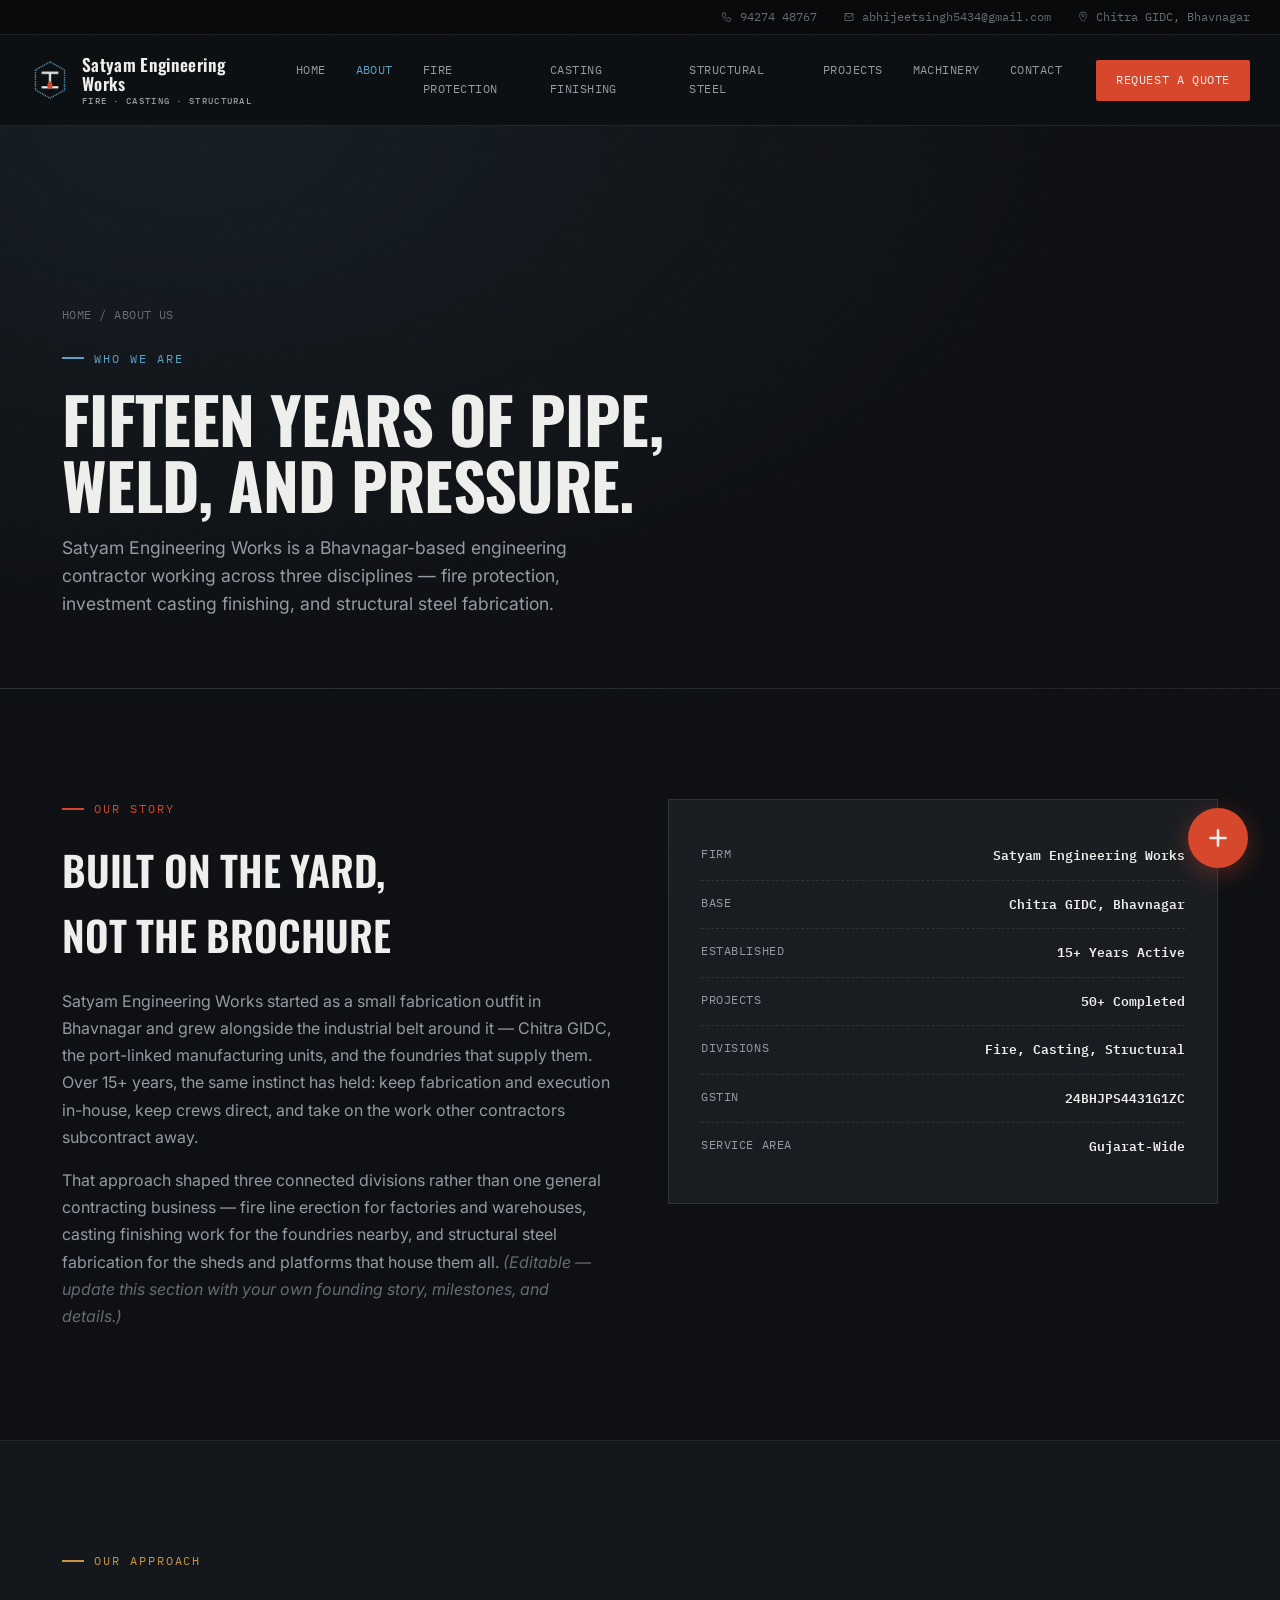
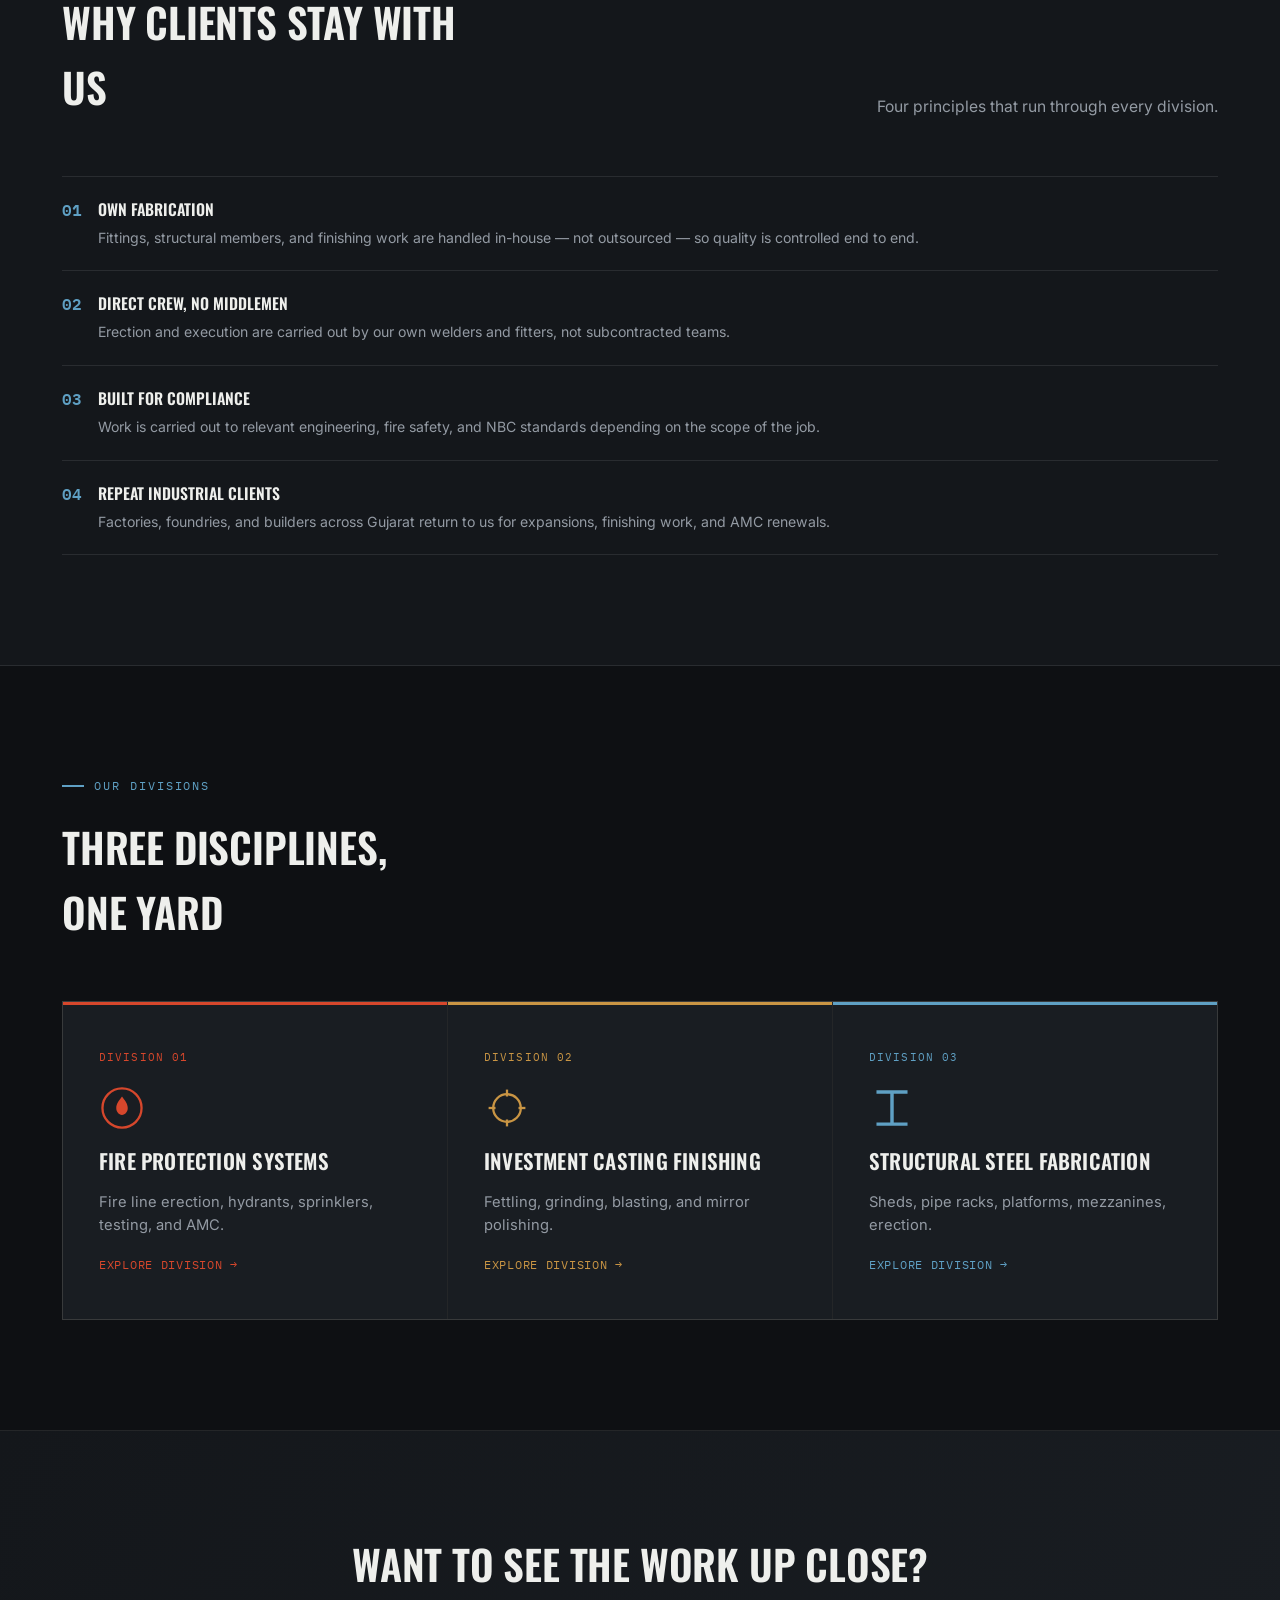
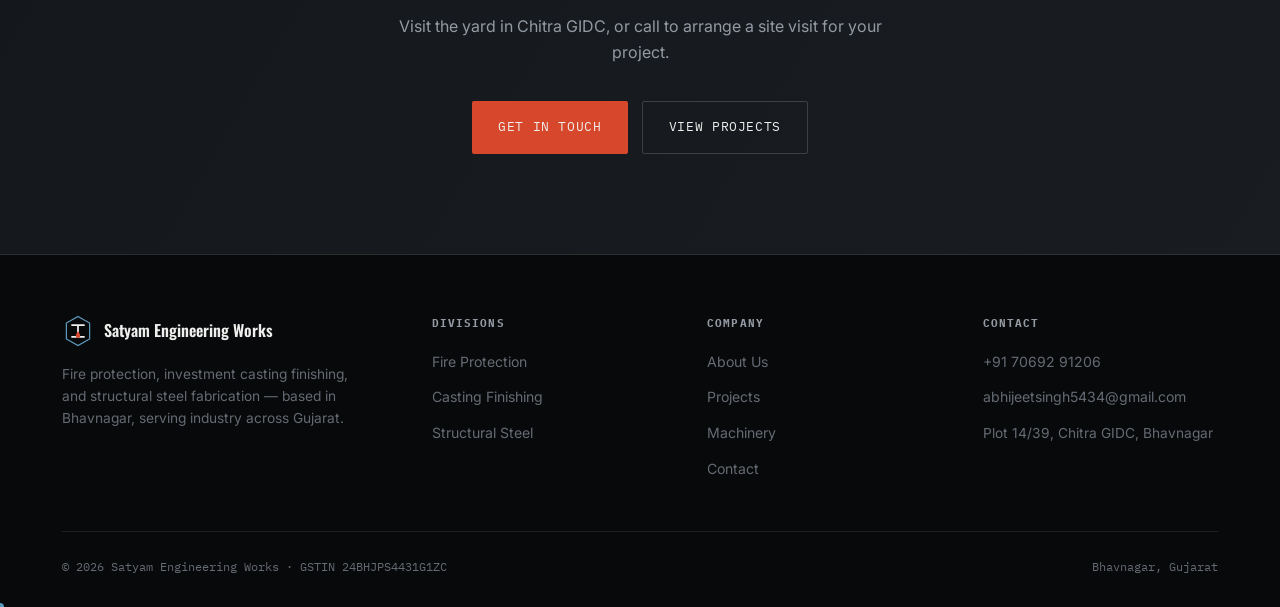
==== about.html @ 9cc6f561 "Initial commit — Satyam Engineering Works website Fire protection, casting finishing, and structural" ====
<!DOCTYPE html>
<html lang="en">
<head>
<meta charset="UTF-8">
<meta name="viewport" content="width=device-width, initial-scale=1.0">
<title>About Us | Satyam Engineering Works — Bhavnagar, Gujarat</title>
<meta name="description" content="15+ years fabricating and erecting fire protection, casting finishing, and structural steel systems from Bhavnagar, Gujarat.">
<link rel="preconnect" href="https://fonts.googleapis.com">
<link href="https://fonts.googleapis.com/css2?family=Oswald:wght@400;500;600;700&family=Inter:wght@400;500;600;700&family=IBM+Plex+Mono:wght@400;500;600&display=swap" rel="stylesheet">
<link rel="stylesheet" href="assets/style.css">
</head>
<body>

<div class="grain"></div>

<div class="utility-bar">
  <div class="wrap utility-inner">
    <div class="utility-item"><svg viewBox="0 0 24 24" fill="none"><path d="M4 4h4l2 5-2.5 1.5a11 11 0 0 0 5 5L14 13l5 2v4a2 2 0 0 1-2 2C9.5 21 3 14.5 3 6a2 2 0 0 1 2-2z" stroke="currentColor" stroke-width="1.6" stroke-linejoin="round"/></svg><a href="tel:+919427448767">94274 48767</a></div>
    <div class="utility-item"><svg viewBox="0 0 24 24" fill="none"><path d="M4 5h16v14H4z" stroke="currentColor" stroke-width="1.6"/><path d="M4 6l8 7 8-7" stroke="currentColor" stroke-width="1.6"/></svg><a href="mailto:abhijeetsingh5434@gmail.com">abhijeetsingh5434@gmail.com</a></div>
    <div class="utility-item"><svg viewBox="0 0 24 24" fill="none"><path d="M12 21s7-6.5 7-12a7 7 0 1 0-14 0c0 5.5 7 12 7 12z" stroke="currentColor" stroke-width="1.6"/><circle cx="12" cy="9" r="2.4" stroke="currentColor" stroke-width="1.6"/></svg><span>Chitra GIDC, Bhavnagar</span></div>
  </div>
</div>

<header>
  <div class="wrap header-inner">
    <a class="brand" href="index.html">
      <svg class="brand-mark" viewBox="0 0 44 44" fill="none">
        <path class="mark-hex" d="M22 2 L38 11 V33 L22 42 L6 33 V11 Z" stroke="#5FA0C4" stroke-width="1.6"/>
        <path class="mark-beam" d="M14 14 H30 M22 14 V30 M14 30 H30" stroke="#EEEFEC" stroke-width="2.4" stroke-linecap="square"/>
        <path class="mark-flame" d="M22 22.5 C20 25.5 19 27 19 28.8 C19 30.3 20.3 31.5 22 31.5 C23.7 31.5 25 30.3 25 28.8 C25 27 24 25.5 22 22.5 Z" fill="#D6472C"/>
      </svg>
      <div class="brand-text">Satyam Engineering Works<span>Fire · Casting · Structural</span></div>
    </a>
    <nav>
      <div class="nav-links">
        <a href="index.html">Home</a>
        <a href="about.html" class="active">About</a>
        <a href="fire-protection.html">Fire Protection</a>
        <a href="casting-finishing.html">Casting Finishing</a>
        <a href="structural-steel.html">Structural Steel</a>
        <a href="projects.html">Projects</a>
        <a href="machinery.html">Machinery</a>
        <a href="contact.html">Contact</a>
      </div>
      <a class="cta-btn" href="contact.html">Request a Quote</a>
      <button class="menu-toggle" aria-label="Menu"><span></span><span></span><span></span></button>
    </nav>
  </div>
</header>

<section class="page-header">
  <div class="wrap">
    <div class="breadcrumb"><a href="index.html">Home</a> / About Us</div>
    <div class="eyebrow argon">Who We Are</div>
    <h1>Fifteen years of pipe,<br>weld, and pressure.</h1>
    <p class="lead">Satyam Engineering Works is a Bhavnagar-based engineering contractor working across three disciplines — fire protection, investment casting finishing, and structural steel fabrication.</p>
  </div>
</section>

<section>
  <div class="wrap">
    <div class="hero-grid" style="grid-template-columns:1fr 1fr; align-items:start;">
      <div class="reveal">
        <div class="eyebrow ember">Our Story</div>
        <h2>Built on the yard, not the brochure</h2>
        <p style="color:var(--mute); margin-top:20px; font-size:1rem; line-height:1.7;">
          Satyam Engineering Works started as a small fabrication outfit in Bhavnagar and grew alongside the industrial belt around it — Chitra GIDC, the port-linked manufacturing units, and the foundries that supply them. Over 15+ years, the same instinct has held: keep fabrication and execution in-house, keep crews direct, and take on the work other contractors subcontract away.
        </p>
        <p style="color:var(--mute); margin-top:16px; font-size:1rem; line-height:1.7;">
          That approach shaped three connected divisions rather than one general contracting business — fire line erection for factories and warehouses, casting finishing work for the foundries nearby, and structural steel fabrication for the sheds and platforms that house them all. <span style="color:var(--faint); font-style:italic;">(Editable — update this section with your own founding story, milestones, and details.)</span>
        </p>
      </div>
      <div class="plate reveal reveal-delay-1">
        <div class="plate-row"><span>Firm</span><span>Satyam Engineering Works</span></div>
        <div class="plate-row"><span>Base</span><span>Chitra GIDC, Bhavnagar</span></div>
        <div class="plate-row"><span>Established</span><span>15+ Years Active</span></div>
        <div class="plate-row"><span>Projects</span><span>50+ Completed</span></div>
        <div class="plate-row"><span>Divisions</span><span>Fire, Casting, Structural</span></div>
        <div class="plate-row"><span>GSTIN</span><span>24BHJPS4431G1ZC</span></div>
        <div class="plate-row"><span>Service Area</span><span>Gujarat-Wide</span></div>
      </div>
    </div>
  </div>
</section>

<section class="section-dark">
  <div class="wrap">
    <div class="section-head reveal">
      <div><div class="eyebrow brass">Our Approach</div><h2>Why clients stay with us</h2></div>
      <p class="section-note">Four principles that run through every division.</p>
    </div>
    <ul class="credential-list reveal">
      <li>
        <div class="credential-mark">01</div>
        <div class="credential-text"><b>Own Fabrication</b><span>Fittings, structural members, and finishing work are handled in-house — not outsourced — so quality is controlled end to end.</span></div>
      </li>
      <li>
        <div class="credential-mark">02</div>
        <div class="credential-text"><b>Direct Crew, No Middlemen</b><span>Erection and execution are carried out by our own welders and fitters, not subcontracted teams.</span></div>
      </li>
      <li>
        <div class="credential-mark">03</div>
        <div class="credential-text"><b>Built for Compliance</b><span>Work is carried out to relevant engineering, fire safety, and NBC standards depending on the scope of the job.</span></div>
      </li>
      <li>
        <div class="credential-mark">04</div>
        <div class="credential-text"><b>Repeat Industrial Clients</b><span>Factories, foundries, and builders across Gujarat return to us for expansions, finishing work, and AMC renewals.</span></div>
      </li>
    </ul>
  </div>
</section>

<section>
  <div class="wrap">
    <div class="section-head reveal">
      <div><div class="eyebrow argon">Our Divisions</div><h2>Three disciplines, one yard</h2></div>
    </div>
    <div class="division-grid">
      <div class="division-card ember reveal">
        <div class="division-num">DIVISION 01</div>
        <svg class="division-icon" viewBox="0 0 40 40" fill="none"><circle cx="20" cy="20" r="17" stroke="#D6472C" stroke-width="2"/><path d="M20 10 C17 14 15 16.5 15 20 C15 23.3 17.2 26 20 26 C22.8 26 25 23.3 25 20 C25 16.5 23 14 20 10 Z" fill="#D6472C"/></svg>
        <h3>Fire Protection Systems</h3>
        <p>Fire line erection, hydrants, sprinklers, testing, and AMC.</p>
        <a class="division-link" href="fire-protection.html">Explore Division →</a>
      </div>
      <div class="division-card brass reveal reveal-delay-1">
        <div class="division-num">DIVISION 02</div>
        <svg class="division-icon" viewBox="0 0 40 40" fill="none"><circle cx="20" cy="20" r="12" stroke="#C99544" stroke-width="2"/><line x1="20" y1="4" x2="20" y2="10" stroke="#C99544" stroke-width="2"/><line x1="20" y1="30" x2="20" y2="36" stroke="#C99544" stroke-width="2"/><line x1="4" y1="20" x2="10" y2="20" stroke="#C99544" stroke-width="2"/><line x1="30" y1="20" x2="36" y2="20" stroke="#C99544" stroke-width="2"/></svg>
        <h3>Investment Casting Finishing</h3>
        <p>Fettling, grinding, blasting, and mirror polishing.</p>
        <a class="division-link" href="casting-finishing.html">Explore Division →</a>
      </div>
      <div class="division-card argon reveal reveal-delay-2">
        <div class="division-num">DIVISION 03</div>
        <svg class="division-icon" viewBox="0 0 40 40" fill="none"><path d="M8 6 H32 M20 6 V34 M8 34 H32" stroke="#5FA0C4" stroke-width="3" stroke-linecap="square"/></svg>
        <h3>Structural Steel Fabrication</h3>
        <p>Sheds, pipe racks, platforms, mezzanines, erection.</p>
        <a class="division-link" href="structural-steel.html">Explore Division →</a>
      </div>
    </div>
  </div>
</section>

<section class="cta-band">
  <div class="wrap reveal">
    <h2>Want to see the work up close?</h2>
    <p>Visit the yard in Chitra GIDC, or call to arrange a site visit for your project.</p>
    <div class="btn-row"><a class="btn btn-primary" href="contact.html">Get In Touch</a><a class="btn btn-outline" href="projects.html">View Projects</a></div>
  </div>
</section>

<footer>
  <div class="wrap">
    <div class="footer-grid">
      <div class="footer-col">
        <div class="footer-brand">
          <svg class="brand-mark" viewBox="0 0 44 44" fill="none"><path d="M22 2 L38 11 V33 L22 42 L6 33 V11 Z" stroke="#5FA0C4" stroke-width="1.6"/><path d="M14 14 H30 M22 14 V30 M14 30 H30" stroke="#EEEFEC" stroke-width="2.4" stroke-linecap="square"/><path d="M22 22.5 C20 25.5 19 27 19 28.8 C19 30.3 20.3 31.5 22 31.5 C23.7 31.5 25 30.3 25 28.8 C25 27 24 25.5 22 22.5 Z" fill="#D6472C"/></svg>
          <span>Satyam Engineering Works</span>
        </div>
        <p>Fire protection, investment casting finishing, and structural steel fabrication — based in Bhavnagar, serving industry across Gujarat.</p>
      </div>
      <div class="footer-col">
        <h4>Divisions</h4>
        <ul><li><a href="fire-protection.html">Fire Protection</a></li><li><a href="casting-finishing.html">Casting Finishing</a></li><li><a href="structural-steel.html">Structural Steel</a></li></ul>
      </div>
      <div class="footer-col">
        <h4>Company</h4>
        <ul><li><a href="about.html">About Us</a></li><li><a href="projects.html">Projects</a></li><li><a href="machinery.html">Machinery</a></li><li><a href="contact.html">Contact</a></li></ul>
      </div>
      <div class="footer-col">
        <h4>Contact</h4>
        <ul><li><a href="tel:+917069291206">+91 70692 91206</a></li><li><a href="mailto:abhijeetsingh5434@gmail.com">abhijeetsingh5434@gmail.com</a></li><li><span style="color:var(--faint); font-size:0.86rem;">Plot 14/39, Chitra GIDC, Bhavnagar</span></li></ul>
      </div>
    </div>
    <div class="footer-bottom">
      <p>© <span id="year"></span> Satyam Engineering Works · GSTIN 24BHJPS4431G1ZC</p>
      <p>Bhavnagar, Gujarat</p>
    </div>
  </div>
</footer>

<script src="assets/main.js"></script>
</body>
</html>
---- assets/style.css ----
/* ===================================================================
   SATYAM ENGINEERING WORKS — PREMIUM SITE DESIGN SYSTEM
   Palette logic: each division carries its own accent —
   Ember (fire), Brass (casting/machinery), Argon (structural/welding).
   =================================================================== */

:root{
  --ink: #0E1013;
  --ink-raised: #14171B;
  --plate: #191D22;
  --plate-raised: #20252C;
  --line: rgba(255,255,255,0.09);
  --line-strong: rgba(255,255,255,0.16);

  --paper: #EEEFEC;
  --mute: #939AA3;
  --faint: #656B73;

  --ember: #D6472C;
  --ember-dim: #8C3524;
  --brass: #C99544;
  --brass-dim: #8A6A34;
  --argon: #5FA0C4;
  --argon-dim: #3E6A82;

  --f-display: 'Oswald', sans-serif;
  --f-body: 'Inter', sans-serif;
  --f-mono: 'IBM Plex Mono', monospace;

  --container: 1220px;
}

*{ margin:0; padding:0; box-sizing:border-box; }
html{ scroll-behavior:smooth; }
body{
  background:var(--ink);
  color:var(--paper);
  font-family:var(--f-body);
  line-height:1.6;
  -webkit-font-smoothing:antialiased;
  overflow-x:hidden;
}
a{ color:inherit; text-decoration:none; }
img,svg{ display:block; max-width:100%; }
ul{ list-style:none; }
button{ font-family:inherit; cursor:pointer; background:none; border:none; color:inherit; }

.wrap{ max-width:var(--container); margin:0 auto; padding:0 32px; }

::selection{ background:var(--ember); color:var(--ink); }
a:focus-visible, button:focus-visible, input:focus-visible, textarea:focus-visible{
  outline:2px solid var(--argon);
  outline-offset:3px;
}
@media (prefers-reduced-motion: reduce){
  *{ animation:none !important; transition:none !important; scroll-behavior:auto !important; }
}

/* ---------- Texture ---------- */
.grain{
  position:fixed; inset:0; pointer-events:none; z-index:2;
  opacity:0.03; mix-blend-mode:overlay;
  background-image:url("data:image/svg+xml,%3Csvg xmlns='http://www.w3.org/2000/svg' width='120' height='120'%3E%3Cfilter id='n'%3E%3CfeTurbulence type='fractalNoise' baseFrequency='0.9' numOctaves='2' stitchTiles='stitch'/%3E%3C/filter%3E%3Crect width='100%25' height='100%25' filter='url(%23n)'/%3E%3C/svg%3E");
}

/* ---------- Utility bar ---------- */
.utility-bar{ background:#08090B; border-bottom:1px solid var(--line); }
.utility-inner{
  display:flex; justify-content:flex-end; gap:26px;
  padding:8px 0; flex-wrap:wrap;
}
.utility-item{
  display:flex; align-items:center; gap:7px;
  font-family:var(--f-mono); font-size:0.72rem; color:var(--faint);
}
.utility-item svg{ width:12px; height:12px; flex-shrink:0; }
.utility-item a:hover{ color:var(--argon); }

/* ---------- Animated logo mark ---------- */
.mark-hex{ stroke-dasharray:1; stroke-dashoffset:1; animation:drawHex 1.3s ease forwards; }
.mark-beam{ opacity:0; animation:fadeInMark 0.6s ease 0.9s forwards; }
.mark-flame{ opacity:0; animation:fadeInMark 0.6s ease 1.15s forwards; }
@keyframes drawHex{ to{ stroke-dashoffset:0; } }
@keyframes fadeInMark{ to{ opacity:1; } }

/* ---------- Hero ---------- */
.hero{
  position:relative; padding:150px 0 110px; overflow:hidden;
  border-bottom:1px solid var(--line);
  background:
    radial-gradient(ellipse 1000px 600px at 80% -10%, rgba(214,71,44,0.12), transparent 60%),
    radial-gradient(ellipse 800px 500px at 5% 30%, rgba(95,160,196,0.10), transparent 60%),
    var(--ink);
}
.hero-grid{ display:grid; grid-template-columns:1.1fr 0.9fr; gap:56px; align-items:center; position:relative; z-index:1; }
.hero-meta{ display:flex; gap:36px; padding-top:30px; margin-top:30px; border-top:1px solid var(--line); }
.hero-meta-item{ font-family:var(--f-mono); }
.hero-meta-num{ font-size:1.8rem; font-weight:600; color:var(--argon); line-height:1; }
.hero-meta-label{ font-size:0.7rem; color:var(--mute); text-transform:uppercase; letter-spacing:0.08em; margin-top:6px; }
.hero-visual{ position:relative; }
.arc-frame{
  border:1px solid var(--line-strong); background:var(--plate); padding:20px; position:relative;
}
.arc-frame .diagram-label{
  font-family:var(--f-mono); font-size:0.66rem; letter-spacing:0.08em; text-transform:uppercase;
  color:var(--mute); display:flex; justify-content:space-between; margin-top:14px; padding-top:14px; border-top:1px dashed var(--line);
}
.hero-scan-line{ stroke-dasharray:1; stroke-dashoffset:1; animation:drawHex 2.2s ease 0.3s forwards; }
.hero-spark{ opacity:0; animation:sparkPulse 2.4s ease-in-out 1.6s infinite; }
@keyframes sparkPulse{ 0%,100%{ opacity:0.2; } 50%{ opacity:1; } }


header{
  position:sticky; top:0; z-index:100;
  background:rgba(14,16,19,0.88);
  backdrop-filter:blur(10px);
  border-bottom:1px solid var(--line);
}
.header-inner{ display:flex; align-items:center; justify-content:space-between; padding:16px 0; gap:20px; }
.brand{ display:flex; align-items:center; gap:12px; }
.brand-mark{ width:40px; height:40px; flex-shrink:0; }
.brand-text{ font-family:var(--f-display); font-weight:600; font-size:1.08rem; letter-spacing:0.02em; line-height:1.1; color:var(--paper); }
.brand-text span{
  display:block; font-family:var(--f-mono); font-size:0.58rem; font-weight:500;
  color:var(--mute); letter-spacing:0.14em; text-transform:uppercase; margin-top:3px;
}
nav{ display:flex; align-items:center; gap:8px; }
.nav-links{ display:flex; gap:2px; }
.nav-links a{
  font-family:var(--f-mono); font-size:0.74rem; letter-spacing:0.04em;
  text-transform:uppercase; color:var(--mute); padding:10px 14px;
  border-radius:2px; transition:color 0.15s ease, background 0.15s ease;
}
.nav-links a:hover{ color:var(--paper); background:var(--plate); }
.nav-links a.active{ color:var(--argon); }
.cta-btn{
  background:var(--ember); color:var(--paper); font-family:var(--f-mono);
  font-size:0.74rem; letter-spacing:0.05em; text-transform:uppercase;
  padding:11px 20px; border-radius:2px; white-space:nowrap; margin-left:12px;
  transition:background 0.15s ease, transform 0.15s ease;
  display:inline-block;
}
.cta-btn:hover{ background:#B93A22; transform:translateY(-1px); }
.menu-toggle{ display:none; width:26px; height:20px; position:relative; flex-shrink:0; }
.menu-toggle span{
  position:absolute; left:0; width:100%; height:2px; background:var(--paper);
  transition:transform 0.2s ease, opacity 0.2s ease;
}
.menu-toggle span:nth-child(1){ top:0; }
.menu-toggle span:nth-child(2){ top:9px; }
.menu-toggle span:nth-child(3){ top:18px; }
.menu-toggle.open span:nth-child(1){ transform:translateY(9px) rotate(45deg); }
.menu-toggle.open span:nth-child(2){ opacity:0; }
.menu-toggle.open span:nth-child(3){ transform:translateY(-9px) rotate(-45deg); }

/* ---------- Buttons ---------- */
.btn{
  font-family:var(--f-mono); font-size:0.8rem; letter-spacing:0.05em;
  text-transform:uppercase; padding:15px 26px; border-radius:2px;
  display:inline-flex; align-items:center; gap:10px;
  transition:transform 0.15s ease, background 0.15s ease, border-color 0.15s ease;
}
.btn-primary{ background:var(--ember); color:var(--paper); }
.btn-primary:hover{ background:#B93A22; transform:translateY(-1px); }
.btn-outline{ border:1px solid var(--line-strong); color:var(--paper); }
.btn-outline:hover{ border-color:var(--argon); color:var(--argon); transform:translateY(-1px); }
.btn-row{ display:flex; gap:14px; flex-wrap:wrap; }

/* ---------- Eyebrow / headings ---------- */
.eyebrow{
  font-family:var(--f-mono); font-size:0.76rem; letter-spacing:0.16em;
  text-transform:uppercase; display:flex; align-items:center; gap:10px; margin-bottom:18px;
}
.eyebrow::before{ content:''; width:22px; height:2px; }
.eyebrow.ember{ color:var(--ember); } .eyebrow.ember::before{ background:var(--ember); }
.eyebrow.brass{ color:var(--brass); } .eyebrow.brass::before{ background:var(--brass); }
.eyebrow.argon{ color:var(--argon); } .eyebrow.argon::before{ background:var(--argon); }

h1{
  font-family:var(--f-display); font-weight:700;
  font-size:clamp(2.4rem, 5vw, 4.2rem);
  line-height:1.03; letter-spacing:-0.01em; text-transform:uppercase;
  margin-bottom:22px; color:var(--paper);
}
h1 em{ font-style:normal; color:var(--argon); }
h2{
  font-family:var(--f-display); font-weight:600;
  font-size:clamp(1.8rem, 3.2vw, 2.6rem);
  text-transform:uppercase; letter-spacing:-0.005em; max-width:18ch; color:var(--paper);
}
h3{ font-family:var(--f-display); font-weight:600; text-transform:uppercase; letter-spacing:0.01em; color:var(--paper); }
.lead{ font-size:1.1rem; color:var(--mute); max-width:52ch; }

/* ---------- Sections ---------- */
section{ padding:110px 0; border-bottom:1px solid var(--line); position:relative; }
.section-head{ display:flex; justify-content:space-between; align-items:flex-end; gap:24px; margin-bottom:56px; flex-wrap:wrap; }
.section-note{ max-width:38ch; color:var(--mute); font-size:0.98rem; }
.section-dark{ background:var(--ink-raised); }
.section-plate{ background:var(--plate); }

/* ---------- Page header (subpages) ---------- */
.page-header{
  padding:180px 0 70px;
  background:
    radial-gradient(ellipse 900px 500px at 15% 0%, rgba(95,160,196,0.10), transparent),
    var(--ink);
  border-bottom:1px solid var(--line);
  position:relative; overflow:hidden;
}
.page-header .breadcrumb{
  font-family:var(--f-mono); font-size:0.72rem; color:var(--faint);
  letter-spacing:0.04em; margin-bottom:24px; text-transform:uppercase;
}
.page-header .breadcrumb a:hover{ color:var(--argon); }
.page-header h1{ margin-bottom:16px; }

/* ---------- Reveal animation ---------- */
.reveal{ opacity:0; transform:translateY(24px); transition:opacity 0.7s ease, transform 0.7s ease; }
.reveal.in{ opacity:1; transform:translateY(0); }
.reveal-delay-1{ transition-delay:0.08s; }
.reveal-delay-2{ transition-delay:0.16s; }
.reveal-delay-3{ transition-delay:0.24s; }
.reveal-delay-4{ transition-delay:0.32s; }
.reveal-delay-5{ transition-delay:0.4s; }
.reveal-delay-6{ transition-delay:0.48s; }

/* ---------- Cards: divisions / services ---------- */
.card-grid{
  display:grid; grid-template-columns:repeat(3, 1fr); gap:1px;
  background:var(--line); border:1px solid var(--line);
}
.card-grid.cols-2{ grid-template-columns:repeat(2, 1fr); }
.card-grid.cols-4{ grid-template-columns:repeat(4, 1fr); }
.card{
  background:var(--plate); padding:34px 30px;
  transition:background 0.2s ease, transform 0.2s ease;
  position:relative; overflow:hidden;
}
.card:hover{ background:var(--plate-raised); transform:translateY(-2px); }
.card::before{
  content:''; position:absolute; top:0; left:0; width:100%; height:2px;
  background:var(--line-strong); transition:background 0.2s ease;
}
.card:hover::before{ background:var(--accent, var(--argon)); }
.card.ember{ --accent: var(--ember); }
.card.brass{ --accent: var(--brass); }
.card.argon{ --accent: var(--argon); }
.card-icon{ width:38px; height:38px; margin-bottom:20px; color:var(--accent, var(--argon)); }
.card h3{ font-size:1.05rem; margin-bottom:10px; }
.card p{ font-size:0.9rem; color:var(--mute); }
.card .card-link{
  margin-top:16px; display:inline-flex; align-items:center; gap:6px;
  font-family:var(--f-mono); font-size:0.72rem; text-transform:uppercase;
  letter-spacing:0.05em; color:var(--accent, var(--argon));
}

/* ---------- Division band (large, home page) ---------- */
.division-grid{
  display:grid; grid-template-columns:repeat(3, 1fr); gap:1px;
  background:var(--line); border:1px solid var(--line);
}
.division-card{
  background:var(--plate); padding:44px 36px; display:flex; flex-direction:column; gap:18px;
  transition:background 0.2s ease;
  border-top:3px solid var(--accent);
}
.division-card:hover{ background:var(--plate-raised); }
.division-card.ember{ --accent: var(--ember); }
.division-card.brass{ --accent: var(--brass); }
.division-card.argon{ --accent: var(--argon); }
.division-num{ font-family:var(--f-mono); font-size:0.7rem; letter-spacing:0.1em; color:var(--accent); }
.division-icon{ width:46px; height:46px; color:var(--accent); }
.division-card h3{ font-size:1.3rem; line-height:1.15; }
.division-card p{ color:var(--mute); font-size:0.92rem; flex-grow:1; }
.division-link{
  font-family:var(--f-mono); font-size:0.74rem; letter-spacing:0.06em;
  text-transform:uppercase; color:var(--accent); display:inline-flex; align-items:center; gap:6px;
}

/* ---------- Stats ---------- */
.stats-strip{ background:var(--ink-raised); border-bottom:1px solid var(--line); }
.stats-grid{ display:grid; grid-template-columns:repeat(4, 1fr); padding:44px 0; }
.stat{ text-align:center; border-left:1px solid var(--line); padding:0 16px; }
.stat:first-child{ border-left:none; }
.stat-num{ font-family:var(--f-mono); font-weight:600; font-size:2.4rem; color:var(--argon); }
.stat-label{ font-family:var(--f-mono); font-size:0.68rem; letter-spacing:0.08em; text-transform:uppercase; color:var(--mute); margin-top:8px; }

/* ---------- Process list ---------- */
.process-list{ display:flex; flex-direction:column; }
.process-item{
  display:grid; grid-template-columns:90px 1fr 1.3fr; gap:28px;
  align-items:start; padding:30px 0; border-top:1px solid var(--line);
}
.process-item:last-child{ border-bottom:1px solid var(--line); }
.process-num{ font-family:var(--f-mono); font-size:1.4rem; color:var(--brass); font-weight:600; }
.process-title{ font-family:var(--f-display); font-size:1.15rem; font-weight:600; text-transform:uppercase; padding-top:2px; color:var(--paper); }
.process-desc{ color:var(--mute); font-size:0.95rem; }

/* ---------- Credentials list ---------- */
.credential-list{ list-style:none; }
.credential-list li{ display:flex; gap:16px; padding:20px 0; border-top:1px solid var(--line); }
.credential-list li:last-child{ border-bottom:1px solid var(--line); }
.credential-mark{ font-family:var(--f-mono); color:var(--argon); flex-shrink:0; font-weight:600; }
.credential-text b{ display:block; font-family:var(--f-display); font-weight:600; text-transform:uppercase; font-size:0.98rem; margin-bottom:3px; color:var(--paper); }
.credential-text span{ color:var(--mute); font-size:0.88rem; }

/* ---------- Data plate ---------- */
.plate{ border:1px solid var(--line); background:var(--plate); padding:32px; }
.plate-row{ display:flex; justify-content:space-between; padding:13px 0; border-top:1px dashed var(--line); font-family:var(--f-mono); font-size:0.84rem; gap:16px; }
.plate-row:first-child{ border-top:none; }
.plate-row span:first-child{ color:var(--mute); text-transform:uppercase; letter-spacing:0.05em; font-size:0.72rem; }
.plate-row span:last-child{ font-weight:600; text-align:right; color:var(--paper); }

/* ---------- Testimonials ---------- */
.testimonial-grid{ display:grid; grid-template-columns:repeat(3, 1fr); gap:1px; background:var(--line); border:1px solid var(--line); }
.testimonial-card{ background:var(--plate); padding:32px 28px; display:flex; flex-direction:column; gap:20px; }
.testimonial-quote{ font-size:1rem; color:var(--paper); font-style:normal; line-height:1.55; }
.testimonial-quote::before{ content:'"'; color:var(--argon); font-family:var(--f-display); font-size:1.4rem; }
.testimonial-attr{ font-family:var(--f-mono); font-size:0.74rem; color:var(--mute); text-transform:uppercase; letter-spacing:0.04em; }

/* ---------- FAQ accordion ---------- */
.faq-list{ border-top:1px solid var(--line); }
.faq-item{ border-bottom:1px solid var(--line); }
.faq-q{
  width:100%; display:flex; justify-content:space-between; align-items:center;
  padding:24px 4px; text-align:left; font-family:var(--f-display);
  font-size:1.02rem; text-transform:uppercase; letter-spacing:0.01em; color:var(--paper);
}
.faq-q .plus{ font-family:var(--f-mono); font-size:1.2rem; color:var(--argon); transition:transform 0.25s ease; flex-shrink:0; margin-left:16px; }
.faq-item.open .faq-q .plus{ transform:rotate(45deg); }
.faq-a{ max-height:0; overflow:hidden; transition:max-height 0.3s ease; }
.faq-a p{ padding:0 4px 24px; color:var(--mute); font-size:0.94rem; max-width:70ch; }

/* ---------- Industries chips ---------- */
.chip-row{ display:flex; flex-wrap:wrap; gap:12px; }
.chip{
  font-family:var(--f-mono); font-size:0.8rem; padding:10px 18px;
  border:1px solid var(--line-strong); border-radius:2px; letter-spacing:0.03em;
  color:var(--mute); display:flex; align-items:center; gap:8px;
}
.chip svg{ width:15px; height:15px; color:var(--argon); }

/* ---------- Filter bar (projects) ---------- */
.filter-bar{ display:flex; gap:10px; flex-wrap:wrap; margin-bottom:44px; }
.filter-btn{
  font-family:var(--f-mono); font-size:0.76rem; letter-spacing:0.05em; text-transform:uppercase;
  padding:10px 20px; border:1px solid var(--line-strong); border-radius:2px; color:var(--mute);
  transition:all 0.15s ease;
}
.filter-btn:hover{ color:var(--paper); border-color:var(--paper); }
.filter-btn.active{ background:var(--argon); border-color:var(--argon); color:var(--ink); }

.project-grid{ display:grid; grid-template-columns:repeat(3, 1fr); gap:24px; }
.project-card{
  background:var(--plate); border:1px solid var(--line); overflow:hidden;
  transition:transform 0.2s ease, border-color 0.2s ease;
}
.project-card:hover{ transform:translateY(-3px); border-color:var(--line-strong); }
.project-media{ aspect-ratio:4/3; background:var(--plate-raised); position:relative; overflow:hidden; }
.project-media svg{ width:100%; height:100%; }
.project-tag{
  position:absolute; top:12px; left:12px; font-family:var(--f-mono); font-size:0.66rem;
  text-transform:uppercase; letter-spacing:0.05em; padding:5px 10px; background:rgba(14,16,19,0.85);
  border:1px solid var(--line-strong); color:var(--paper);
}
.project-body{ padding:22px 24px; }
.project-body h3{ font-size:1rem; margin-bottom:10px; }
.project-meta{ display:flex; flex-direction:column; gap:5px; font-family:var(--f-mono); font-size:0.76rem; color:var(--mute); }

/* ---------- Machinery grid ---------- */
.machine-group{ margin-bottom:60px; }
.machine-group:last-child{ margin-bottom:0; }
.machine-group-title{
  font-family:var(--f-mono); font-size:0.76rem; letter-spacing:0.12em; text-transform:uppercase;
  color:var(--mute); margin-bottom:22px; display:flex; align-items:center; gap:12px;
}
.machine-group-title::after{ content:''; flex-grow:1; height:1px; background:var(--line); }
.machine-grid{ display:grid; grid-template-columns:repeat(4, 1fr); gap:1px; background:var(--line); border:1px solid var(--line); }
.machine-card{ background:var(--plate); padding:24px 20px; display:flex; align-items:center; gap:14px; }
.machine-icon{ width:30px; height:30px; color:var(--brass); flex-shrink:0; }
.machine-card span{ font-family:var(--f-mono); font-size:0.84rem; color:var(--paper); }

/* ---------- CTA band ---------- */
.cta-band{
  background:linear-gradient(120deg, var(--ink-raised), var(--plate));
  text-align:center; padding:100px 0;
}
.cta-band h2{ max-width:none; margin:0 auto 18px; }
.cta-band p{ color:var(--mute); max-width:50ch; margin:0 auto 36px; }
.cta-band .btn-row{ justify-content:center; }

/* ---------- Contact ---------- */
.contact-grid{ display:grid; grid-template-columns:1fr 1fr; gap:60px; }
.contact-card{ border:1px solid var(--line); padding:32px; background:var(--plate); }
.contact-card h3{ font-size:1rem; margin-bottom:20px; }
.phone-line{ display:flex; align-items:center; justify-content:space-between; padding:15px 0; border-top:1px solid var(--line); font-family:var(--f-mono); }
.phone-line:first-of-type{ border-top:none; }
.phone-line a{ font-size:1.1rem; font-weight:600; color:var(--paper); }
.phone-line a:hover{ color:var(--argon); }
.phone-tag{ font-size:0.68rem; color:var(--mute); text-transform:uppercase; letter-spacing:0.06em; }
.whatsapp-btn{ margin-top:22px; width:100%; justify-content:center; }

.location-grid{ display:grid; grid-template-columns:1.1fr 0.9fr; gap:1px; background:var(--line); border:1px solid var(--line); }
.location-map{ background:var(--plate); min-height:380px; }
.location-map iframe{ width:100%; height:100%; min-height:380px; border:0; display:block; filter:invert(0.92) hue-rotate(180deg) grayscale(0.3) contrast(0.9); }
.location-details{ background:var(--plate-raised); padding:36px; display:flex; flex-direction:column; gap:22px; justify-content:center; }
.location-row{ display:flex; gap:14px; align-items:flex-start; }
.location-icon{ width:20px; height:20px; flex-shrink:0; color:var(--ember); margin-top:2px; }
.location-row b{ display:block; font-family:var(--f-display); font-weight:600; text-transform:uppercase; font-size:0.8rem; letter-spacing:0.04em; color:var(--mute); margin-bottom:4px; }
.location-row span, .location-row a{ font-size:0.95rem; color:var(--paper); }
.location-row a:hover{ color:var(--argon); }

/* ---------- Enquiry form (static — mailto) ---------- */
.form-grid{ display:grid; gap:16px; }
.form-row{ display:grid; grid-template-columns:1fr 1fr; gap:16px; }
.form-field{ display:flex; flex-direction:column; gap:8px; }
.form-field label{ font-family:var(--f-mono); font-size:0.72rem; text-transform:uppercase; letter-spacing:0.05em; color:var(--mute); }
.form-field input, .form-field select, .form-field textarea{
  background:var(--plate-raised); border:1px solid var(--line-strong); color:var(--paper);
  padding:13px 14px; font-family:var(--f-body); font-size:0.94rem; border-radius:2px;
}
.form-field textarea{ min-height:110px; resize:vertical; }
.form-note{ font-family:var(--f-mono); font-size:0.72rem; color:var(--faint); margin-top:6px; }

/* ---------- Footer ---------- */
footer{ background:#08090B; padding:60px 0 30px; }
.footer-grid{ display:grid; grid-template-columns:1.4fr 1fr 1fr 1fr; gap:40px; padding-bottom:40px; border-bottom:1px solid var(--line); }
.footer-brand{ display:flex; align-items:center; gap:10px; margin-bottom:16px; }
.footer-brand .brand-mark{ width:32px; height:32px; }
.footer-brand span{ font-family:var(--f-display); font-weight:600; font-size:1rem; color:var(--paper); }
.footer-col p{ color:var(--faint); font-size:0.86rem; max-width:32ch; }
.footer-col h4{ font-family:var(--f-mono); font-size:0.7rem; letter-spacing:0.1em; text-transform:uppercase; color:var(--mute); margin-bottom:16px; }
.footer-col ul li{ margin-bottom:10px; }
.footer-col ul li a{ color:var(--faint); font-size:0.88rem; }
.footer-col ul li a:hover{ color:var(--argon); }
.footer-bottom{ display:flex; justify-content:space-between; padding-top:26px; flex-wrap:wrap; gap:12px; }
.footer-bottom p{ font-family:var(--f-mono); font-size:0.72rem; color:var(--faint); }

/* ---------- Floating Action Button ---------- */
.fab-container{
  position:fixed; bottom:32px; right:32px; z-index:999;
  display:flex; flex-direction:column; align-items:center; gap:14px;
}
.fab-toggle{
  width:60px; height:60px; border-radius:50%;
  background:var(--ember); color:var(--paper); border:none;
  display:flex; align-items:center; justify-content:center;
  cursor:pointer; position:relative; z-index:2;
  box-shadow:0 6px 24px rgba(214,71,44,0.35);
  transition:transform 0.3s cubic-bezier(0.34,1.56,0.64,1), box-shadow 0.3s ease;
}
.fab-toggle:hover{ transform:scale(1.08); box-shadow:0 8px 32px rgba(214,71,44,0.5); }
.fab-toggle svg{ width:26px; height:26px; transition:transform 0.3s ease; }
.fab-toggle.open svg{ transform:rotate(45deg); }
.fab-actions{
  position:absolute; bottom:72px; display:flex; flex-direction:column; gap:12px;
  opacity:0; pointer-events:none; transform:translateY(16px);
  transition:opacity 0.25s ease, transform 0.25s ease;
}
.fab-actions.open{ opacity:1; pointer-events:auto; transform:translateY(0); }
.fab-action{
  width:52px; height:52px; border-radius:50%; border:none;
  display:flex; align-items:center; justify-content:center; cursor:pointer;
  position:relative; transition:transform 0.2s ease;
  box-shadow:0 4px 16px rgba(0,0,0,0.4);
}
.fab-action:hover{ transform:scale(1.1); }
.fab-action svg{ width:24px; height:24px; }
.fab-action.whatsapp{ background:#25D366; }
.fab-action.call{ background:var(--argon); }
.fab-action.email{ background:var(--brass); }
.fab-tooltip{
  position:absolute; right:62px; background:var(--plate-raised);
  color:var(--paper); font-family:var(--f-mono); font-size:0.7rem;
  letter-spacing:0.04em; white-space:nowrap; padding:6px 12px;
  border:1px solid var(--line-strong); border-radius:2px;
  opacity:0; pointer-events:none; transition:opacity 0.2s ease;
}
.fab-action:hover .fab-tooltip{ opacity:1; }
.fab-backdrop{
  position:fixed; inset:0; z-index:998; background:rgba(0,0,0,0.3);
  opacity:0; pointer-events:none; transition:opacity 0.25s ease;
}
.fab-backdrop.open{ opacity:1; pointer-events:auto; }

/* ---------- Scroll Progress Bar ---------- */
.scroll-progress{
  position:fixed; top:0; left:0; width:0; height:3px;
  background:linear-gradient(90deg, var(--ember), var(--argon));
  z-index:9999; transition:width 0.1s linear;
}

/* ---------- Custom Cursor ---------- */
@media (hover:hover) and (pointer:fine){
  .cursor-glow{
    position:fixed; width:320px; height:320px; border-radius:50%;
    background:radial-gradient(circle, rgba(95,160,196,0.06) 0%, transparent 70%);
    pointer-events:none; z-index:9998;
    transform:translate(-50%,-50%);
    transition:opacity 0.3s ease;
    opacity:0;
  }
  .cursor-glow.visible{ opacity:1; }
  .cursor-pointer{
    position:fixed; width:8px; height:8px; border-radius:50%;
    background:var(--argon); pointer-events:none; z-index:9999;
    transform:translate(-50%,-50%);
    transition:width 0.2s ease, height 0.2s ease, background 0.2s ease;
    mix-blend-mode:difference;
  }
  .cursor-pointer.hover{ width:18px; height:18px; background:var(--ember); }
}

/* ---------- Page Transition ---------- */
.page-transition{
  position:fixed; inset:0; z-index:10000;
  background:var(--ink); pointer-events:none;
  transform:translateY(100%); transition:transform 0.55s cubic-bezier(0.77,0,0.18,1);
}
.page-transition.active{ transform:translateY(0); }

/* ---------- Hero Particles ---------- */
.hero-particles{
  position:absolute; inset:0; overflow:hidden; pointer-events:none; z-index:0;
}
.hero-particle{
  position:absolute; width:3px; height:3px;
  background:var(--argon); border-radius:50%;
  opacity:0; animation:particleFloat linear infinite;
}
@keyframes particleFloat{
  0%{ transform:translateY(100%) scale(0); opacity:0; }
  10%{ opacity:0.4; }
  90%{ opacity:0.4; }
  100%{ transform:translateY(-100vh) scale(1); opacity:0; }
}

/* ---------- Smooth link hover glow ---------- */
.glow-link{ position:relative; display:inline-block; }
.glow-link::after{
  content:''; position:absolute; bottom:-2px; left:0; width:0; height:1px;
  background:currentColor; transition:width 0.3s ease;
}
.glow-link:hover::after{ width:100%; }

/* ---------- Responsive ---------- */
@media (max-width: 980px){
  .division-grid, .card-grid, .card-grid.cols-4, .testimonial-grid, .project-grid{ grid-template-columns:repeat(2, 1fr); }
  .machine-grid{ grid-template-columns:repeat(2, 1fr); }
  .stats-grid{ grid-template-columns:repeat(2, 1fr); }
  .stat:nth-child(odd){ border-left:none; }
  .stat:nth-child(1), .stat:nth-child(2){ border-top:none; }
  .stat{ border-top:1px solid var(--line); padding-top:20px; }
  .hero-grid, .why-grid, .area-grid, .contact-grid, .location-grid, .footer-grid{ grid-template-columns:1fr; }
  .footer-grid{ gap:32px; }
  .process-item{ grid-template-columns:50px 1fr; }
  .process-desc{ grid-column:2/3; }
  .form-row{ grid-template-columns:1fr; }
}
@media (max-width: 720px){
  .nav-links, .utility-inner{ display:none; }
  .menu-toggle{ display:block; }
  nav.mobile-open .nav-links{
    display:flex; flex-direction:column; position:fixed; top:73px; left:0; right:0;
    background:var(--ink); padding:16px 24px; border-bottom:1px solid var(--line); gap:2px;
  }
  .division-grid, .card-grid, .card-grid.cols-4, .testimonial-grid, .project-grid, .machine-grid{ grid-template-columns:1fr; }
  .stats-grid{ grid-template-columns:1fr 1fr; }
  section{ padding:70px 0; }
  .page-header{ padding:140px 0 50px; }
  h1{ font-size:2.1rem; }
}
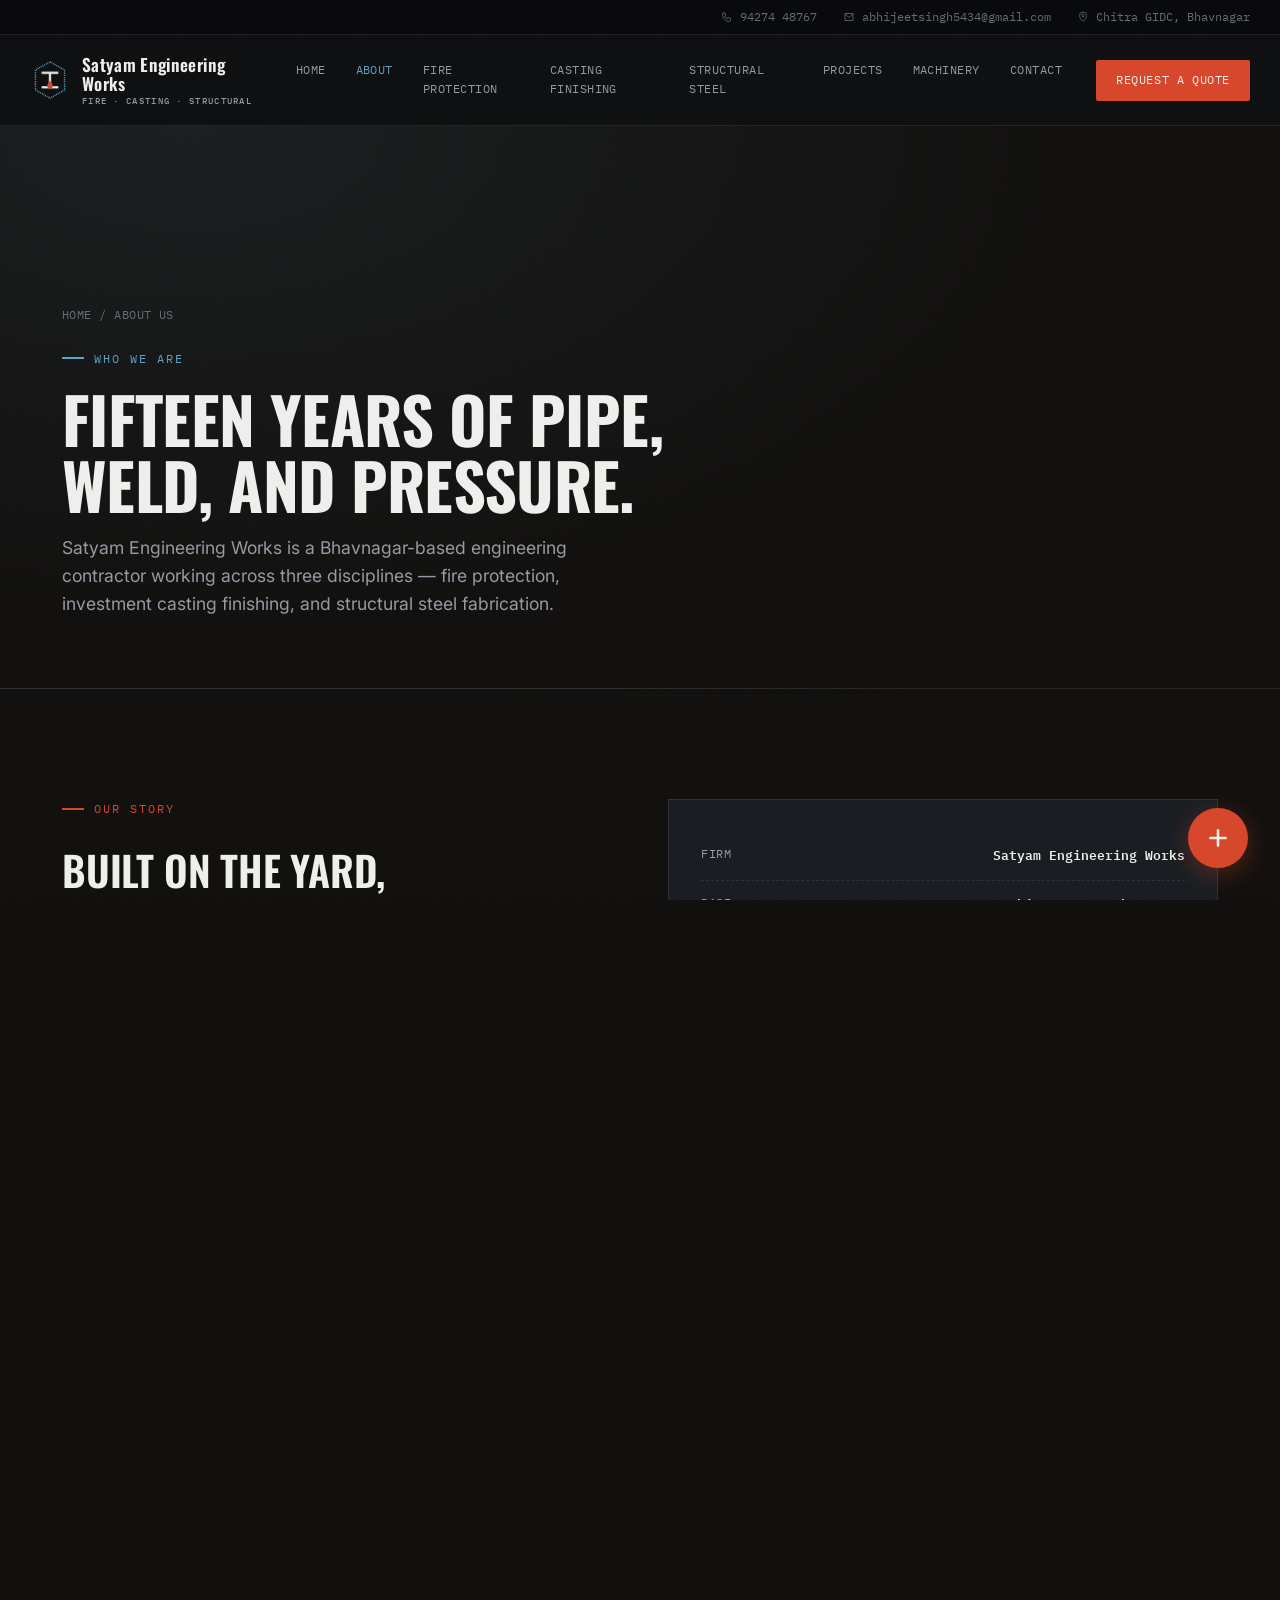
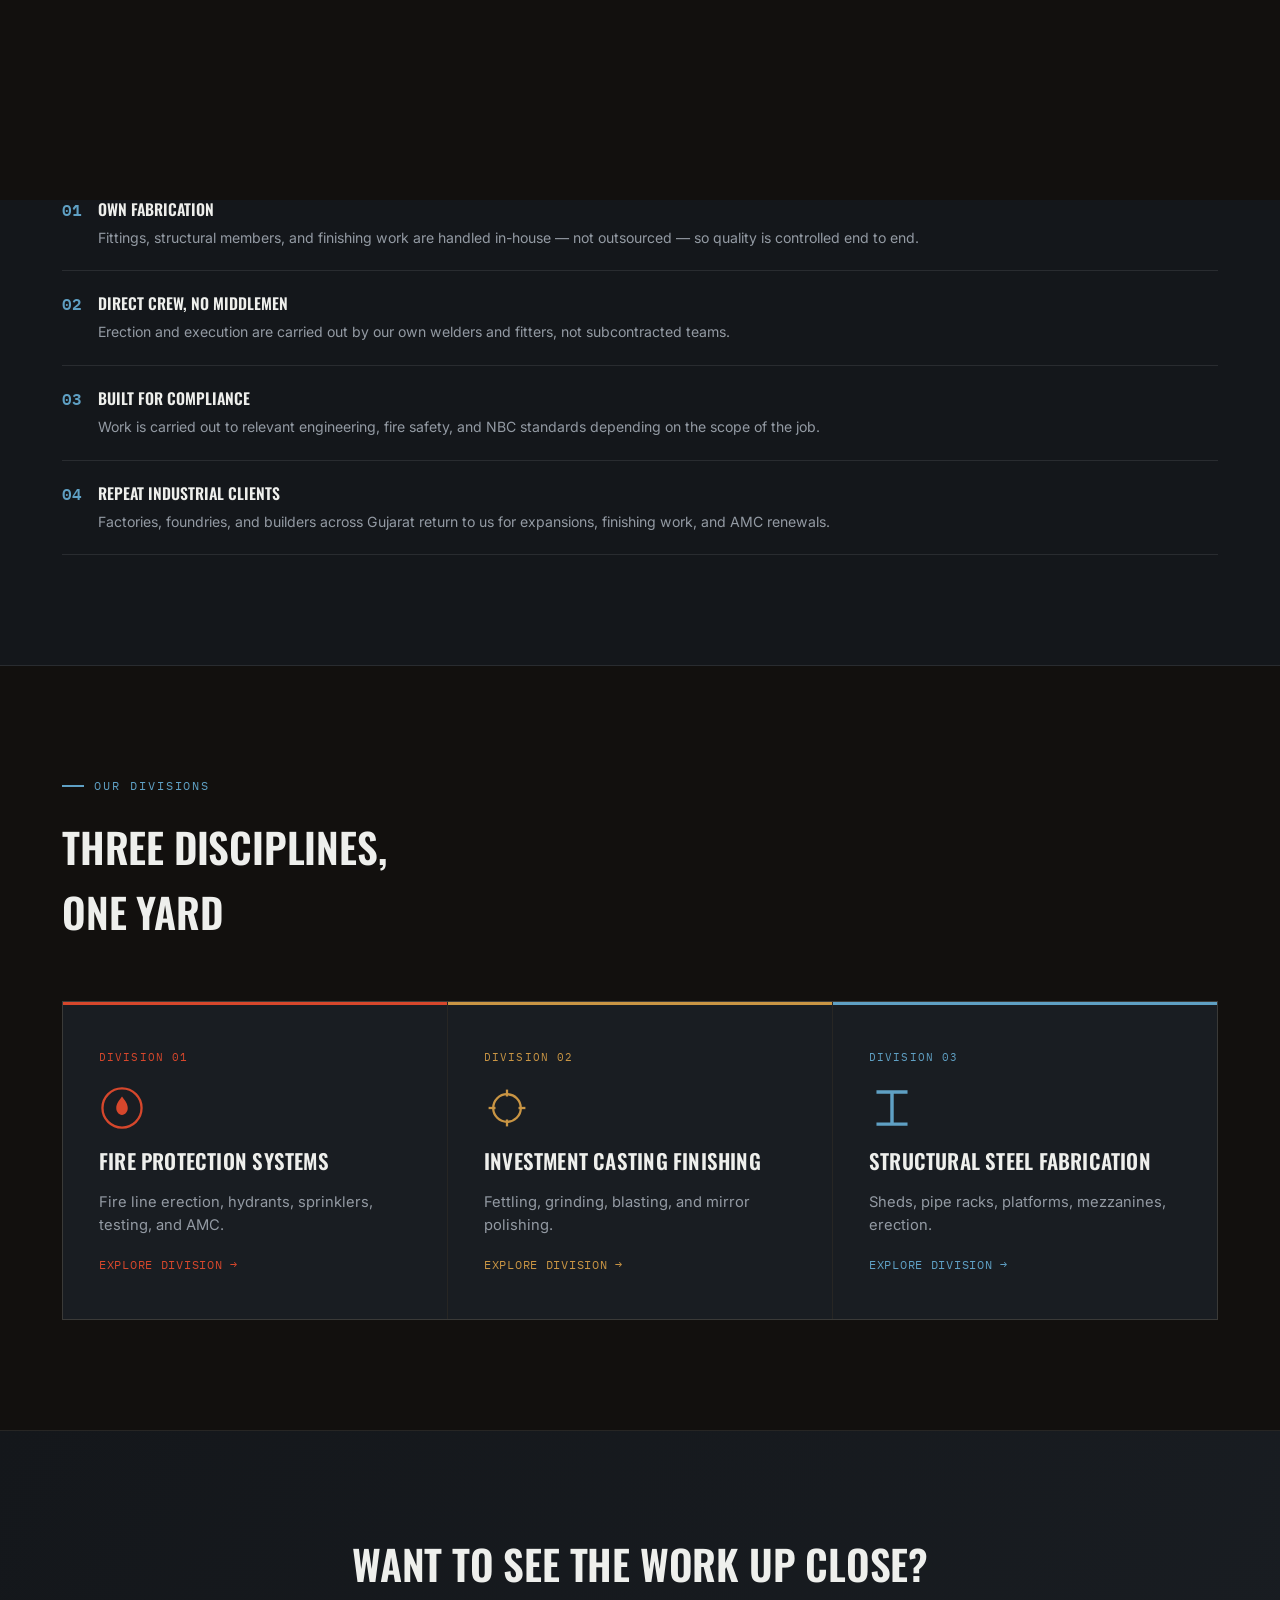
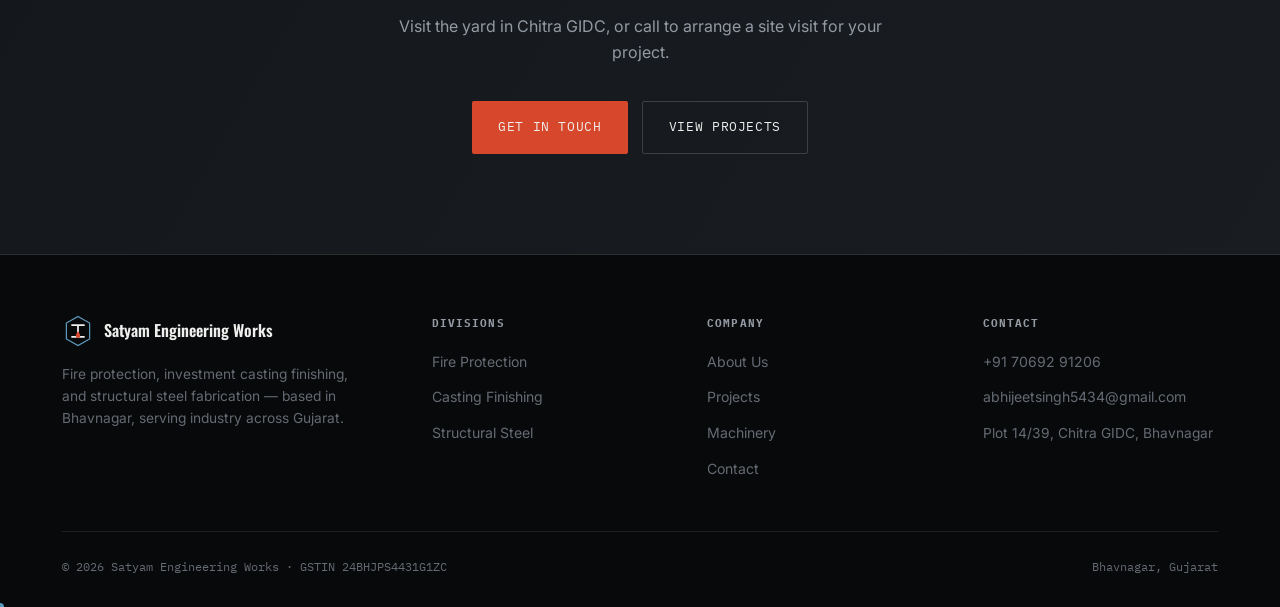
==== commit 8cd43dda: "Form backend, JSON-LD SEO, sitemap, page transitions, a11y - Web3Forms: contact form now submits to " ====
--- a/about.html
+++ b/about.html
@@ -8,6 +8,43 @@
 <link rel="preconnect" href="https://fonts.googleapis.com">
 <link href="https://fonts.googleapis.com/css2?family=Oswald:wght@400;500;600;700&family=Inter:wght@400;500;600;700&family=IBM+Plex+Mono:wght@400;500;600&display=swap" rel="stylesheet">
 <link rel="stylesheet" href="assets/style.css">
+<script type="application/ld+json">
+{
+  "@context": "https://schema.org",
+  "@type": "LocalBusiness",
+  "name": "Satyam Engineering Works",
+  "description": "Fire protection systems, investment casting finishing, and structural steel fabrication — based in Bhavnagar, serving industry across Gujarat.",
+  "url": "https://tejasjoshi2412.github.io/satyam-engineering-works/",
+  "telephone": "+91-70692-91206",
+  "email": "abhijeetsingh5434@gmail.com",
+  "address": {
+    "@type": "PostalAddress",
+    "streetAddress": "Plot no. 14/39, Chitra GIDC",
+    "addressLocality": "Bhavnagar",
+    "addressRegion": "Gujarat",
+    "postalCode": "364004",
+    "addressCountry": "IN"
+  },
+  "openingHoursSpecification": {
+    "@type": "OpeningHoursSpecification",
+    "dayOfWeek": ["Monday","Tuesday","Wednesday","Thursday","Friday","Saturday"],
+    "opens": "09:00",
+    "closes": "18:00"
+  },
+  "taxID": "24BHJPS4431G1ZC",
+  "areaServed": "Gujarat",
+  "priceRange": "$$",
+  "hasOfferCatalog": {
+    "@type": "OfferCatalog",
+    "name": "Services",
+    "itemListElement": [
+      {"@type":"Offer","itemOffered":{"@type":"Service","name":"Fire Protection Systems"}},
+      {"@type":"Offer","itemOffered":{"@type":"Service","name":"Investment Casting Finishing"}},
+      {"@type":"Offer","itemOffered":{"@type":"Service","name":"Structural Steel Fabrication"}}
+    ]
+  }
+}
+</script>
 </head>
 <body>
 
@@ -34,7 +71,7 @@
     <nav>
       <div class="nav-links">
         <a href="index.html">Home</a>
-        <a href="about.html" class="active">About</a>
+        <a href="about.html" class="active" aria-current="page">About</a>
         <a href="fire-protection.html">Fire Protection</a>
         <a href="casting-finishing.html">Casting Finishing</a>
         <a href="structural-steel.html">Structural Steel</a>
--- a/assets/style.css
+++ b/assets/style.css
@@ -5,7 +5,7 @@
    =================================================================== */
 
 :root{
-  --ink: #0E1013;
+  --ink: #12100E;
   --ink-raised: #14171B;
   --plate: #191D22;
   --plate-raised: #20252C;
@@ -535,13 +535,14 @@
   100%{ transform:translateY(-100vh) scale(1); opacity:0; }
 }
 
-/* ---------- Smooth link hover glow ---------- */
-.glow-link{ position:relative; display:inline-block; }
-.glow-link::after{
-  content:''; position:absolute; bottom:-2px; left:0; width:0; height:1px;
-  background:currentColor; transition:width 0.3s ease;
-}
-.glow-link:hover::after{ width:100%; }
+/* ---------- Form feedback ---------- */
+.form-feedback{ display:none; padding:16px 20px; margin-top:16px; border-radius:2px; font-family:var(--f-mono); font-size:0.82rem; }
+.form-feedback.success{ display:block; background:rgba(37,211,102,0.12); border:1px solid #25D366; color:#25D366; }
+.form-feedback.error{ display:block; background:rgba(214,71,44,0.12); border:1px solid var(--ember); color:var(--ember); }
+.form-feedback.loading{ display:flex; align-items:center; gap:12px; color:var(--mute); }
+.form-spinner{ width:18px; height:18px; border:2px solid var(--line-strong); border-top-color:var(--argon); border-radius:50%; animation:spin 0.6s linear infinite; }
+@keyframes spin{ to{ transform:rotate(360deg); } }
+.form-feedback a{ color:inherit; text-decoration:underline; }
 
 /* ---------- Responsive ---------- */
 @media (max-width: 980px){
